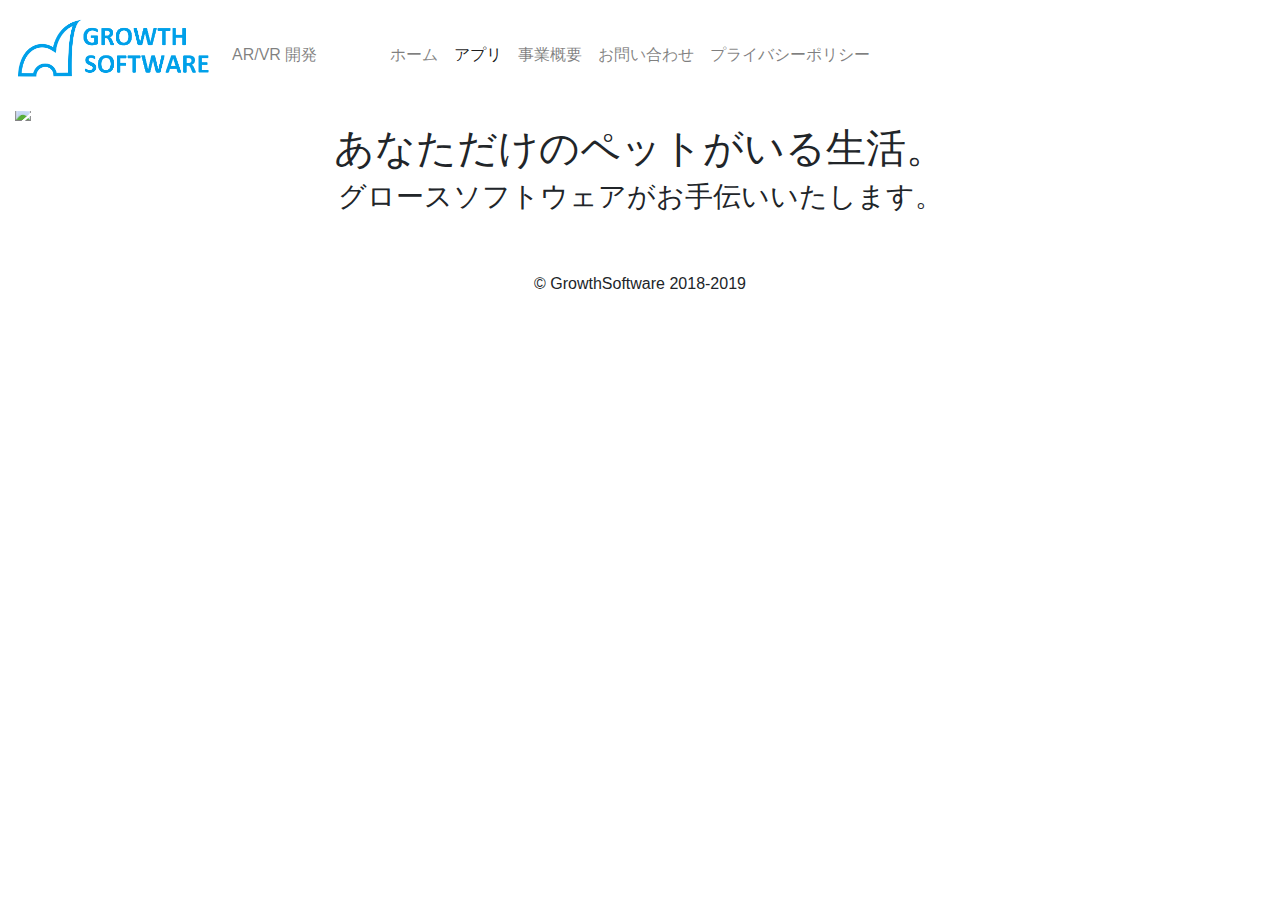
==== application.html @ 4afed677 "index.html作成" ====
<!doctype html>
<html lang="ja">
<head>
    <!-- Required meta tags -->
    <meta charset="utf-8">
    <meta name="viewport" content="width=device-width, initial-scale=1, shrink-to-fit=no">
    <meta name="description" content>
    <meta name="author" content="Growth Software.">
    <title>GrowthSoftware</title>

    <!-- Bootstrap CSS -->
    <link rel="stylesheet" href="https://stackpath.bootstrapcdn.com/bootstrap/4.3.1/css/bootstrap.min.css" integrity="sha384-ggOyR0iXCbMQv3Xipma34MD+dH/1fQ784/j6cY/iJTQUOhcWr7x9JvoRxT2MZw1T" crossorigin="anonymous">
    <link href="css/common.css" rel="stylesheet">
</head>
<body>
<header>
    <nav class="navbar navbar-expand-md navbar-light fixed-top bg-white">
        <div class="navbar-collapse collapse show" id="navbarCollapse" style="">
            <a class="navbar-brand" href="index.html">
                <p class="header-logo">
                    <img src="image/GrowthSoftware%20logo_name.png" class="img-fluid">
                </p>
            </a>

            <span id="navInfo" class="navbar-text">AR/VR 開発</span>
            <button type="button" class="navbar-toggler ml-auto" data-toggle="collapse" data-target="#Navber" aria-controls="Navber" aria-expanded="false" aria-label="レスポンシブ・ナビゲーションバー">
                <span class="navbar-toggler-icon"></span>
            </button>
            <div class="collapse navbar-collapse" id="Navber">
                <ul class="navbar-nav mr-auto mt-2 mt-lg-0">
                    <li class="nav-item">
                        <a class="nav-link" href="index.html">ホーム<span class="sr-only">(current)</span></a>
                    </li>
                    <li class="nav-item active">
                        <a class="nav-link" href="application.html">アプリ</a>
                    </li>
                    <li class="nav-item">
                        <a class="nav-link" href="work.html">事業概要</a>
                    </li>
                    <li class="nav-item">
                        <a class="nav-link" href="contactus.html">お問い合わせ</a>
                    </li>
                    <li class="nav-item">
                        <a class="nav-link" href="privacypolicy.html">プライバシーポリシー</a>
                    </li>
                </ul>
            </div>
        </div>
    </nav>
</header>
<div id="content" class="container-fluid">

    <div class="row">
        <div class="col-12">
            <img src="image/titleImage.png" class="img-fluid">
        </div>

        <div class="col-12">
            <h1>あなただけのペットがいる生活。</h1>
        </div>
        <div class="col-12">
        <h3>グロースソフトウェアがお手伝いいたします。</h3>
    </div>
</div>
<!-- FOOTER -->
<footer>
    <div class="row">
        <div class="col-12">
            <p>© GrowthSoftware 2018-2019</p>
        </div>
    </div>
</footer>
</div>
<!-- Optional JavaScript -->
<!-- jQuery first, then Popper.js, then Bootstrap JS -->
<script src="https://code.jquery.com/jquery-3.3.1.slim.min.js" integrity="sha384-q8i/X+965DzO0rT7abK41JStQIAqVgRVzpbzo5smXKp4YfRvH+8abtTE1Pi6jizo" crossorigin="anonymous"></script>
<script src="https://cdnjs.cloudflare.com/ajax/libs/popper.js/1.14.7/umd/popper.min.js" integrity="sha384-UO2eT0CpHqdSJQ6hJty5KVphtPhzWj9WO1clHTMGa3JDZwrnQq4sF86dIHNDz0W1" crossorigin="anonymous"></script>
<script src="https://stackpath.bootstrapcdn.com/bootstrap/4.3.1/js/bootstrap.min.js" integrity="sha384-JjSmVgyd0p3pXB1rRibZUAYoIIy6OrQ6VrjIEaFf/nJGzIxFDsf4x0xIM+B07jRM" crossorigin="anonymous"></script>
</body>
</html>
---- css/common.css ----
h1
{
    text-align: center;
}

h3
{
    text-align: center;
}


footer
{
    text-align: center;
    margin-top: 50px;
}

.header-logo
{
    width: 200px;
}

#content
{
    padding-top: 100px;
}

.mainImage
{
    margin-bottom: 70px;
}

#navInfo
{
    width: 150px;
}
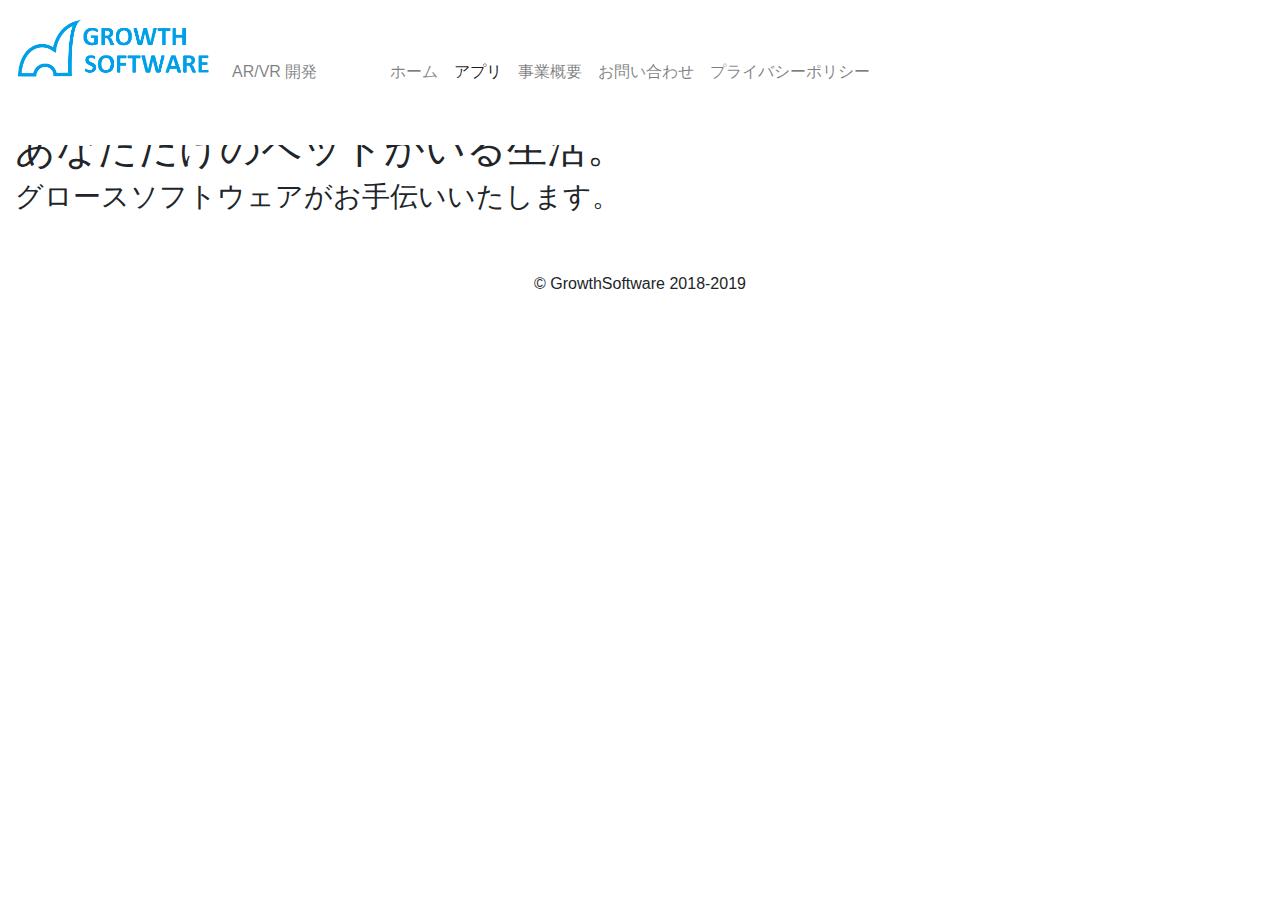
==== commit 2e0caf27: "index.html作成" ====
--- a/application.html
+++ b/application.html
@@ -51,6 +51,8 @@
 <div id="content" class="container-fluid">
 
     <div class="row">
+
+
         <div class="col-12">
             <img src="image/titleImage.png" class="img-fluid">
         </div>
--- a/css/common.css
+++ b/css/common.css
@@ -1,11 +1,9 @@
 h1
 {
-    text-align: center;
 }
 
 h3
 {
-    text-align: center;
 }
 
 
@@ -13,6 +11,10 @@
 {
     text-align: center;
     margin-top: 50px;
+}
+
+p{
+    margin-bottom: 50px;
 }
 
 .header-logo
@@ -33,4 +35,19 @@
 #navInfo
 {
     width: 150px;
+}
+
+.indexText1
+{
+    text-align: center;
+}
+
+.indexText2
+{
+    text-align: center;
+}
+
+.margin50px
+{
+    margin-top: 50px;
 }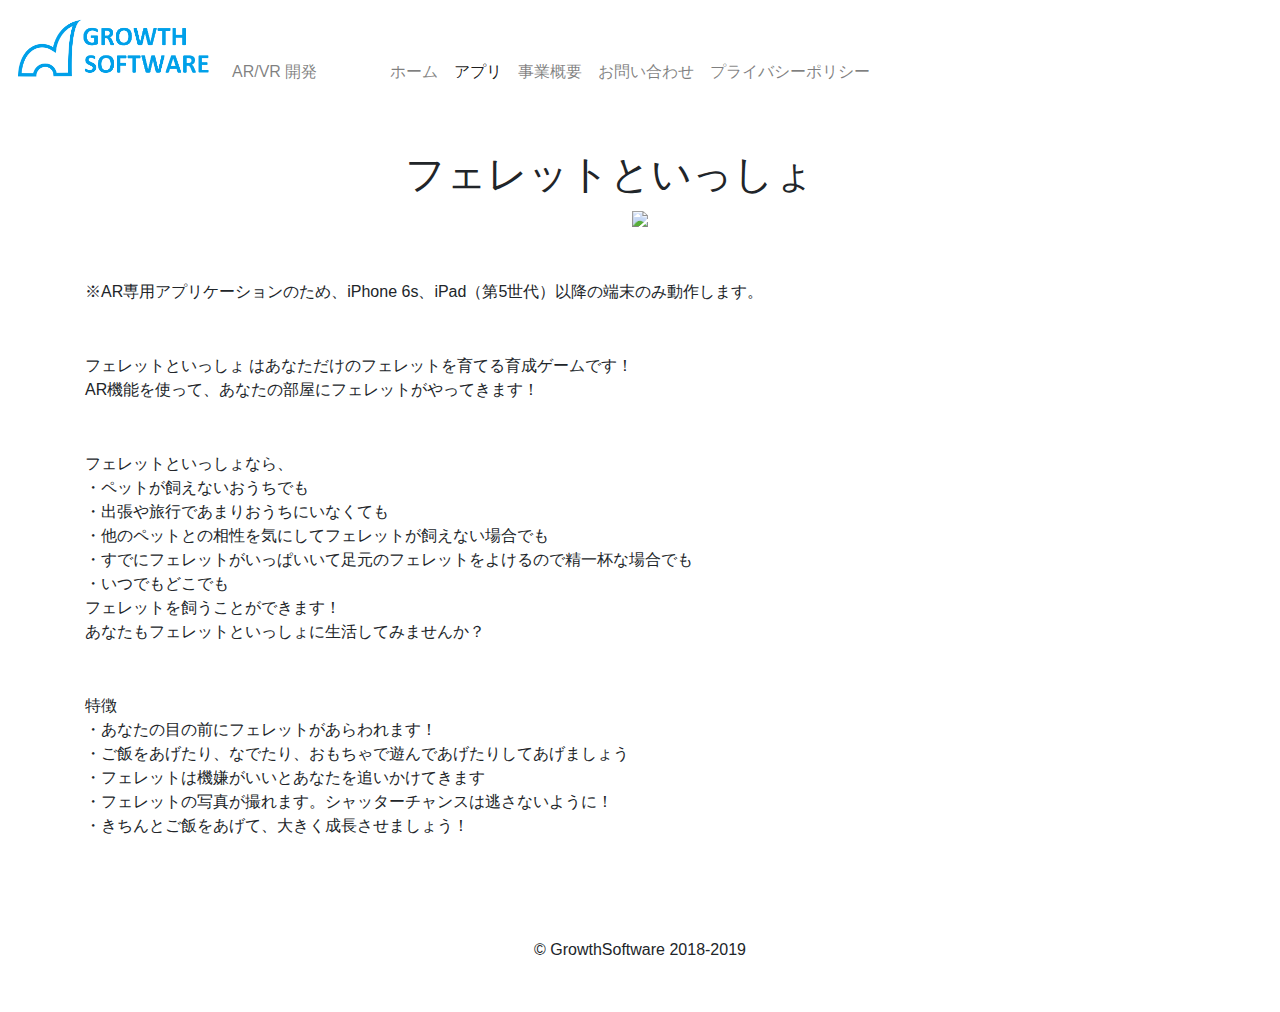
==== commit ed7c8d46: "サイト完成" ====
--- a/application.html
+++ b/application.html
@@ -50,18 +50,45 @@
 </header>
 <div id="content" class="container-fluid">
 
-    <div class="row">
-
-
-        <div class="col-12">
-            <img src="image/titleImage.png" class="img-fluid">
+    <div class="container">
+        <div class="row">
+            <div class="margin50px col-12"></div>
+            <div class="right col-8">
+                <h1>フェレットといっしょ</h1>
+            </div>
+            <div class="appstoreLink col-4">
+                <a href="https://apps.apple.com/us/app/%E3%83%95%E3%82%A7%E3%83%AC%E3%83%83%E3%83%88%E3%81%A8%E3%81%84%E3%81%A3%E3%81%97%E3%82%87/id1486150227?mt=8" style="display:inline-block;overflow:hidden;background:url(https://linkmaker.itunes.apple.com/ja-jp/badge-lrg.svg?releaseDate=2019-11-13&kind=iossoftware&bubble=ios_apps) no-repeat;width:135px;height:40px;"></a>
+            </div>
         </div>
-
-        <div class="col-12">
-            <h1>あなただけのペットがいる生活。</h1>
+        <div class="row">
+            <div class="center col-12">
+                <img src="image/lifewithferret2.png" class="lifeWithFerretImg">
+            </div>
+            <div class="col-12">
+            </div>
+            <div class="margin50px col-12"></div>
+            <div class="col-12">
+                <p>※AR専用アプリケーションのため、iPhone 6s、iPad（第5世代）以降の端末のみ動作します。</p>
+                <p>
+                    フェレットといっしょ はあなただけのフェレットを育てる育成ゲームです！<br>
+                    AR機能を使って、あなたの部屋にフェレットがやってきます！</p>
+                <p>フェレットといっしょなら、<br>
+                    ・ペットが飼えないおうちでも<br>
+                    ・出張や旅行であまりおうちにいなくても<br>
+                    ・他のペットとの相性を気にしてフェレットが飼えない場合でも<br>
+                    ・すでにフェレットがいっぱいいて足元のフェレットをよけるので精一杯な場合でも<br>
+                    ・いつでもどこでも<br>
+                    フェレットを飼うことができます！<br>
+                    あなたもフェレットといっしょに生活してみませんか？</p>
+                <p>
+                    特徴<br>
+                    ・あなたの目の前にフェレットがあらわれます！<br>
+                    ・ご飯をあげたり、なでたり、おもちゃで遊んであげたりしてあげましょう<br>
+                    ・フェレットは機嫌がいいとあなたを追いかけてきます<br>
+                    ・フェレットの写真が撮れます。シャッターチャンスは逃さないように！<br>
+                    ・きちんとご飯をあげて、大きく成長させましょう！</p>
+            </div>
         </div>
-        <div class="col-12">
-        <h3>グロースソフトウェアがお手伝いいたします。</h3>
     </div>
 </div>
 <!-- FOOTER -->
--- a/css/common.css
+++ b/css/common.css
@@ -15,6 +15,10 @@
 
 p{
     margin-bottom: 50px;
+}
+
+body{
+    margin: 0;
 }
 
 .header-logo
@@ -50,4 +54,36 @@
 .margin50px
 {
     margin-top: 50px;
+}
+
+.contactUsForm
+{
+    box-sizing: border-box;
+    width: 500px;
+}
+
+.contactUsTextArea
+{
+    box-sizing: border-box;
+    width: 500px;
+}
+
+.lifeWithFerretImg
+{
+    width: 600px;
+}
+
+.center
+{
+    text-align: center;
+}
+
+.right
+{
+    text-align: right;
+}
+
+.appstoreLink
+{
+    transform: translateY(10%);
 }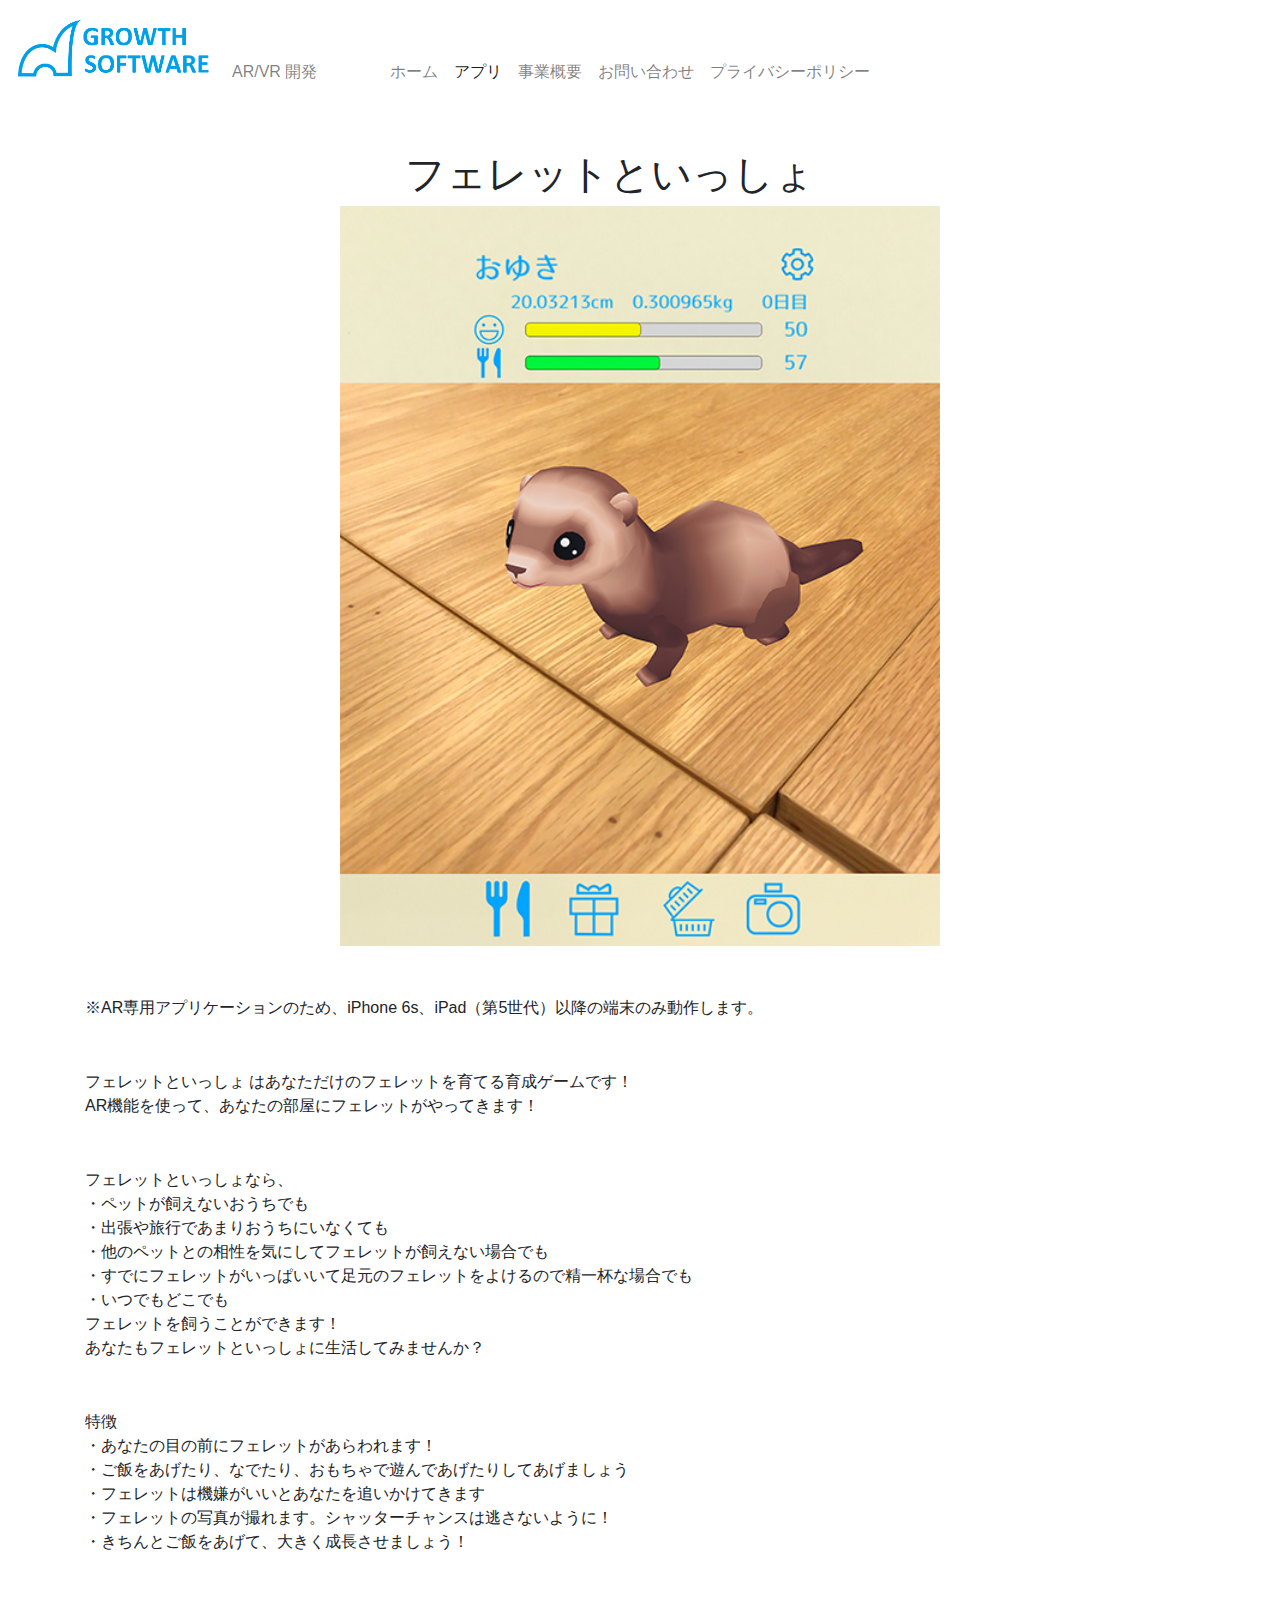
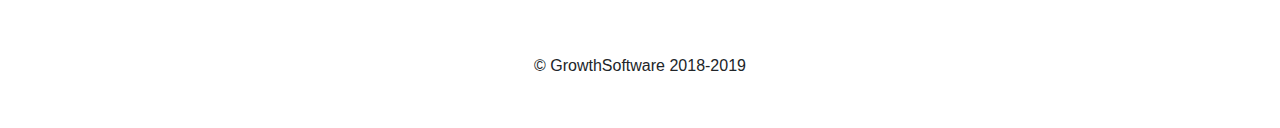
==== commit b13b0785: "画像の軽量化" ====
--- a/application.html
+++ b/application.html
@@ -62,7 +62,7 @@
         </div>
         <div class="row">
             <div class="center col-12">
-                <img src="image/lifewithferret2.png" class="lifeWithFerretImg">
+                <img src="image/lifewithferret2.jpg" class="lifeWithFerretImg">
             </div>
             <div class="col-12">
             </div>
